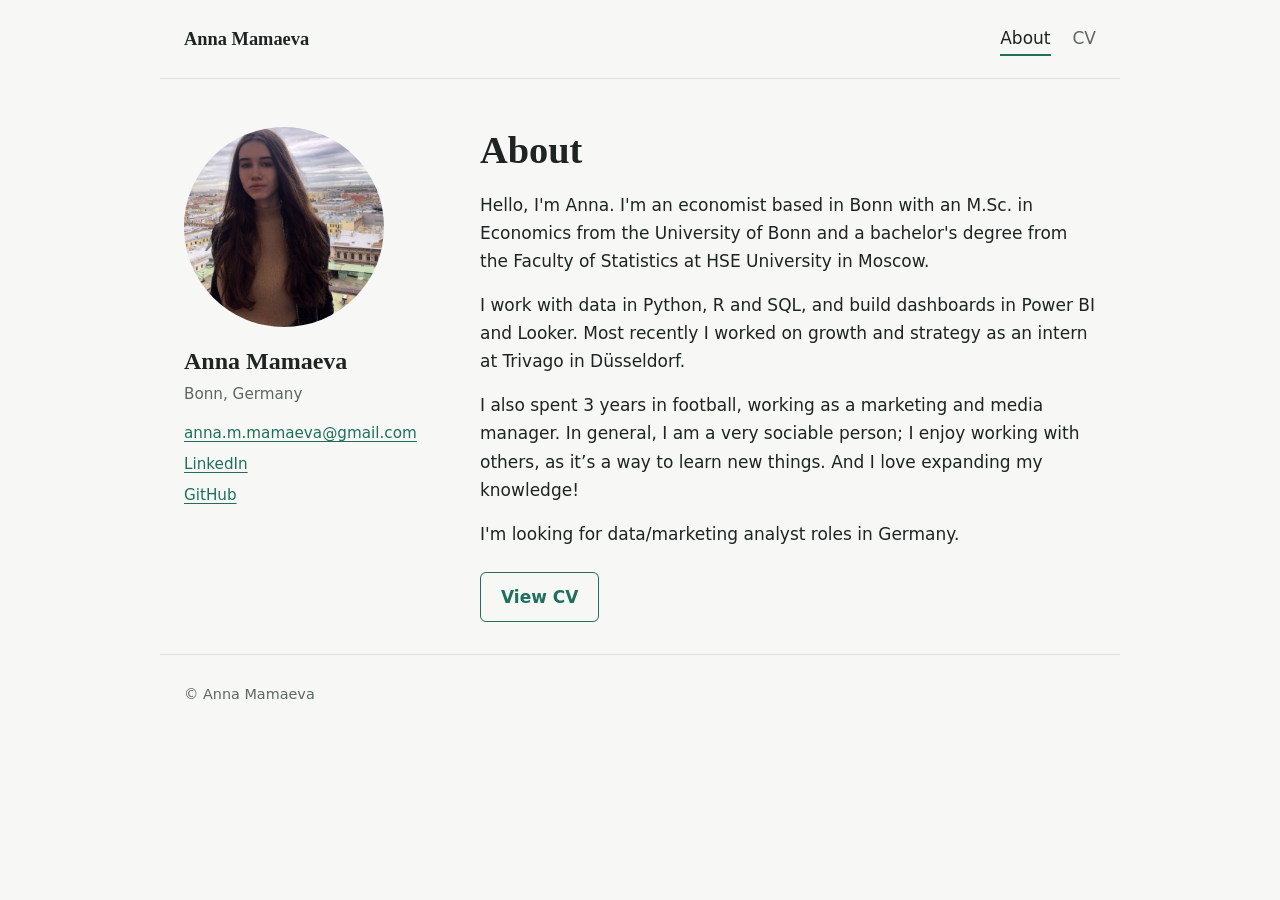
==== index.html @ e484dc8a "Update index.html Updated info about me." ====
<!DOCTYPE html>
<html lang="en">
<head>
<meta charset="UTF-8">
<meta name="viewport" content="width=device-width, initial-scale=1">
<title>Anna Mamaeva</title>
<meta name="description" content="Anna Mamaeva: economist and data analyst based in Bonn, Germany.">
<link rel="stylesheet" href="style.css">
</head>
<body>
<header class="top">
  <a class="brand" href="index.html">Anna Mamaeva</a>
  <nav aria-label="Main">
    <a href="index.html" aria-current="page">About</a>
    <a href="cv.html">CV</a>
  </nav>
</header>
<main class="about">
  <aside class="side">
    <!-- Put your photo in the repository as me.jpg (square works best) -->
    <img class="photo" src="me.jpg" alt="Anna Mamaeva" onerror="this.style.visibility='hidden'">
    <h2>Anna Mamaeva</h2>
    <p>Bonn, Germany</p>
    <ul class="links">
      <li><a href="mailto:anna.m.mamaeva@gmail.com">anna.m.mamaeva@gmail.com</a></li>
      <li><a href="https://www.linkedin.com/in/anna-mamaeva/">LinkedIn</a></li>
      <li><a href="https://github.com/anntis">GitHub</a></li>
    </ul>
  </aside>
  <section class="bio">
    <h1>About</h1>
    <p>Hello, I'm Anna. I'm an economist based in Bonn with an M.Sc. in Economics from the University of Bonn and a bachelor's degree from the Faculty of Statistics at HSE University in Moscow.</p>
    <p>I work with data in Python, R and SQL, and build dashboards in Power BI and Looker. Most recently I worked on growth and strategy as an intern at Trivago in Düsseldorf.</p>
    <p>I also spent 3 years in football, working as a marketing and media manager. In general, I am a very sociable person; I enjoy working with others, as it’s a way to learn new things. And I love expanding my knowledge!</p>
    <p>I'm looking for data/marketing analyst roles in Germany.</p>
    <a class="btn" href="cv.html">View CV</a>
  </section>
</main>
<footer>© Anna Mamaeva</footer>
</body>
</html>
---- style.css ----
:root{--bg:#f7f8f6;--ink:#1d2421;--muted:#5d6762;--line:#dde2de;--accent:#1f6f5c;--chip:#e8eee9}
@media (prefers-color-scheme:dark){:root{--bg:#141a17;--ink:#e6ebe7;--muted:#9aa5a0;--line:#2a332f;--accent:#6fcfb3;--chip:#1e2723}}
*{box-sizing:border-box}
html{scroll-behavior:smooth}
body{margin:0;background:var(--bg);color:var(--ink);font:17px/1.65 system-ui,-apple-system,"Segoe UI",Roboto,sans-serif}
a{color:var(--accent);text-underline-offset:3px}
a:focus-visible{outline:2px solid var(--accent);outline-offset:3px;border-radius:2px}
h1,h2,h3{font-family:"Iowan Old Style","Palatino Linotype",Georgia,serif;line-height:1.2;margin:0}
.top{display:flex;justify-content:space-between;align-items:center;max-width:960px;margin:0 auto;padding:22px 24px;border-bottom:1px solid var(--line)}
.top .brand{font-family:Georgia,serif;font-size:1.15rem;font-weight:700;color:var(--ink);text-decoration:none}
.top nav{display:flex;gap:22px}
.top nav a{color:var(--muted);text-decoration:none;padding:2px 0;border-bottom:2px solid transparent}
.top nav a:hover,.top nav a[aria-current=page]{color:var(--ink);border-bottom-color:var(--accent)}
main{max-width:960px;margin:0 auto;padding:48px 24px 32px}
.about{display:grid;grid-template-columns:240px 1fr;gap:56px}
.side{text-align:left}
.photo{width:200px;height:200px;border-radius:50%;object-fit:cover;background:var(--chip);display:block;margin-bottom:20px}
.side h2{font-size:1.5rem;margin-bottom:6px}
.side p{margin:0 0 14px;color:var(--muted);font-size:.95rem}
.links{list-style:none;padding:0;margin:0;display:flex;flex-direction:column;gap:6px;font-size:.95rem}
.bio h1{font-size:2.4rem;margin-bottom:18px}
.bio p{max-width:62ch;margin:0 0 16px}
.btn{display:inline-block;margin-top:8px;padding:10px 20px;border:1.5px solid var(--accent);border-radius:6px;color:var(--accent);text-decoration:none;font-weight:600}
.btn:hover{background:var(--accent);color:var(--bg)}
.cv h1{font-size:2.4rem;margin-bottom:6px}
.cv .lead{color:var(--muted);margin:0 0 36px}
.cv h2{font-size:1.4rem;margin:44px 0 8px;padding-bottom:8px;border-bottom:1px solid var(--line)}
.entry{display:grid;grid-template-columns:170px 1fr;gap:8px 28px;padding:18px 0;border-bottom:1px solid var(--line)}
.entry:last-child{border-bottom:0}
.when{color:var(--muted);font-size:.92rem}
.entry h3{font-size:1.1rem;font-family:system-ui,sans-serif;font-weight:650}
.entry .where{color:var(--muted);margin:2px 0 6px;font-size:.95rem}
.entry ul{margin:6px 0 0;padding-left:20px}
.entry li{margin:3px 0}
.skills{display:grid;grid-template-columns:170px 1fr;gap:10px 28px;margin:0}
.skills dt{color:var(--muted);font-size:.92rem}
.skills dd{margin:0}
footer{max-width:960px;margin:0 auto;padding:28px 24px 48px;color:var(--muted);font-size:.9rem;border-top:1px solid var(--line)}
@media (max-width:720px){
 .about{grid-template-columns:1fr;gap:32px}
 .photo{width:140px;height:140px}
 .entry,.skills{grid-template-columns:1fr;gap:2px}
 .bio h1,.cv h1{font-size:2rem}
}
@media (prefers-reduced-motion:reduce){html{scroll-behavior:auto}}
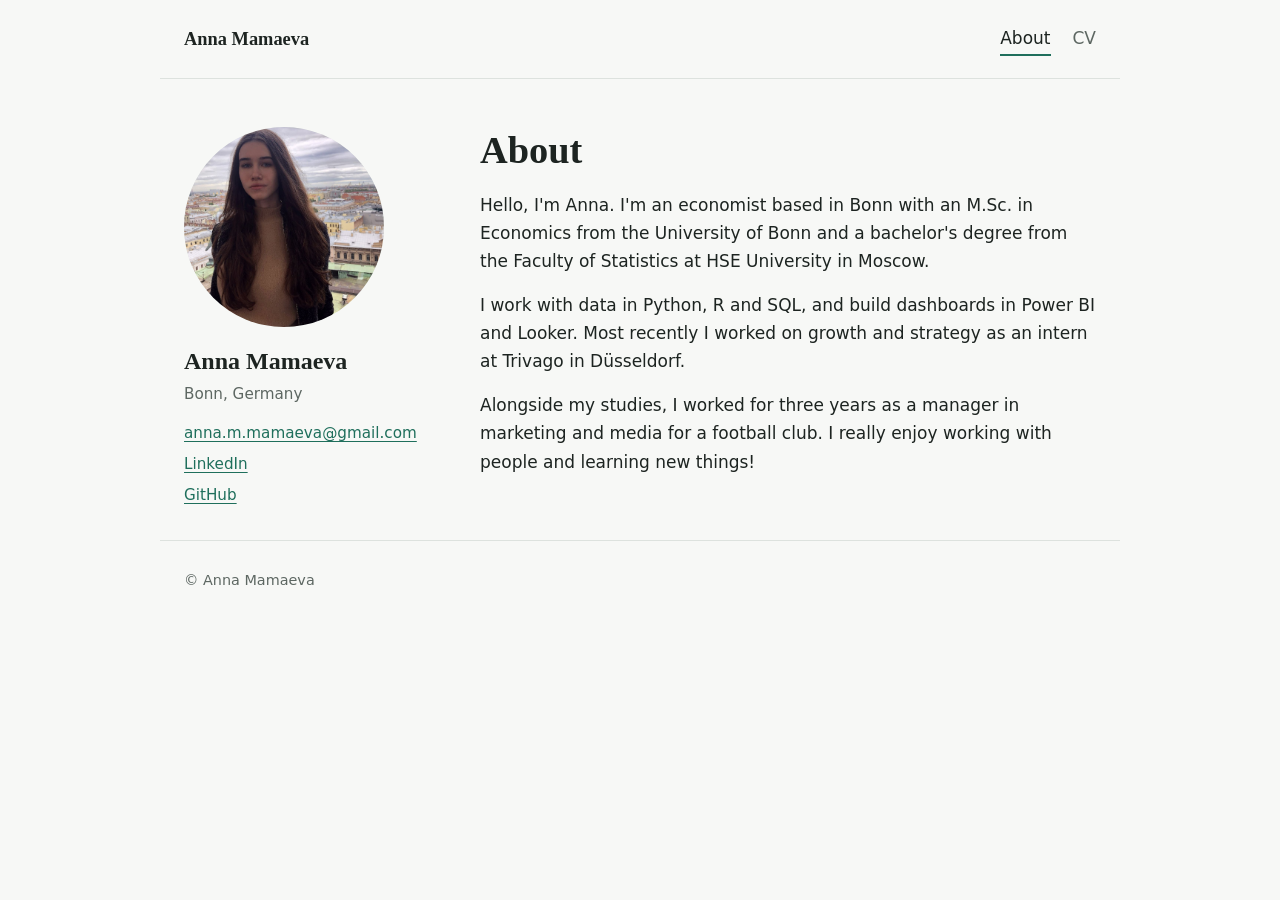
==== commit 98bc30d8: "Update index.html Polished About page." ====
--- a/index.html
+++ b/index.html
@@ -23,17 +23,15 @@
     <p>Bonn, Germany</p>
     <ul class="links">
       <li><a href="mailto:anna.m.mamaeva@gmail.com">anna.m.mamaeva@gmail.com</a></li>
-      <li><a href="https://www.linkedin.com/in/anna-mamaeva/">LinkedIn</a></li>
-      <li><a href="https://github.com/anntis">GitHub</a></li>
+      <li><a href="https://www.linkedin.com/in/anna-mamaeva/" target="_blank" rel="noopener noreferrer">LinkedIn</a></li>
+      <li><a href="https://github.com/anntis" target="_blank" rel="noopener noreferrer">GitHub</a></li>
     </ul>
   </aside>
   <section class="bio">
     <h1>About</h1>
     <p>Hello, I'm Anna. I'm an economist based in Bonn with an M.Sc. in Economics from the University of Bonn and a bachelor's degree from the Faculty of Statistics at HSE University in Moscow.</p>
     <p>I work with data in Python, R and SQL, and build dashboards in Power BI and Looker. Most recently I worked on growth and strategy as an intern at Trivago in Düsseldorf.</p>
-    <p>I also spent 3 years in football, working as a marketing and media manager. In general, I am a very sociable person; I enjoy working with others, as it’s a way to learn new things. And I love expanding my knowledge!</p>
-    <p>I'm looking for data/marketing analyst roles in Germany.</p>
-    <a class="btn" href="cv.html">View CV</a>
+    <p>Alongside my studies, I worked for three years as a manager in marketing and media for a football club. I really enjoy working with people and learning new things!</p>
   </section>
 </main>
 <footer>© Anna Mamaeva</footer>
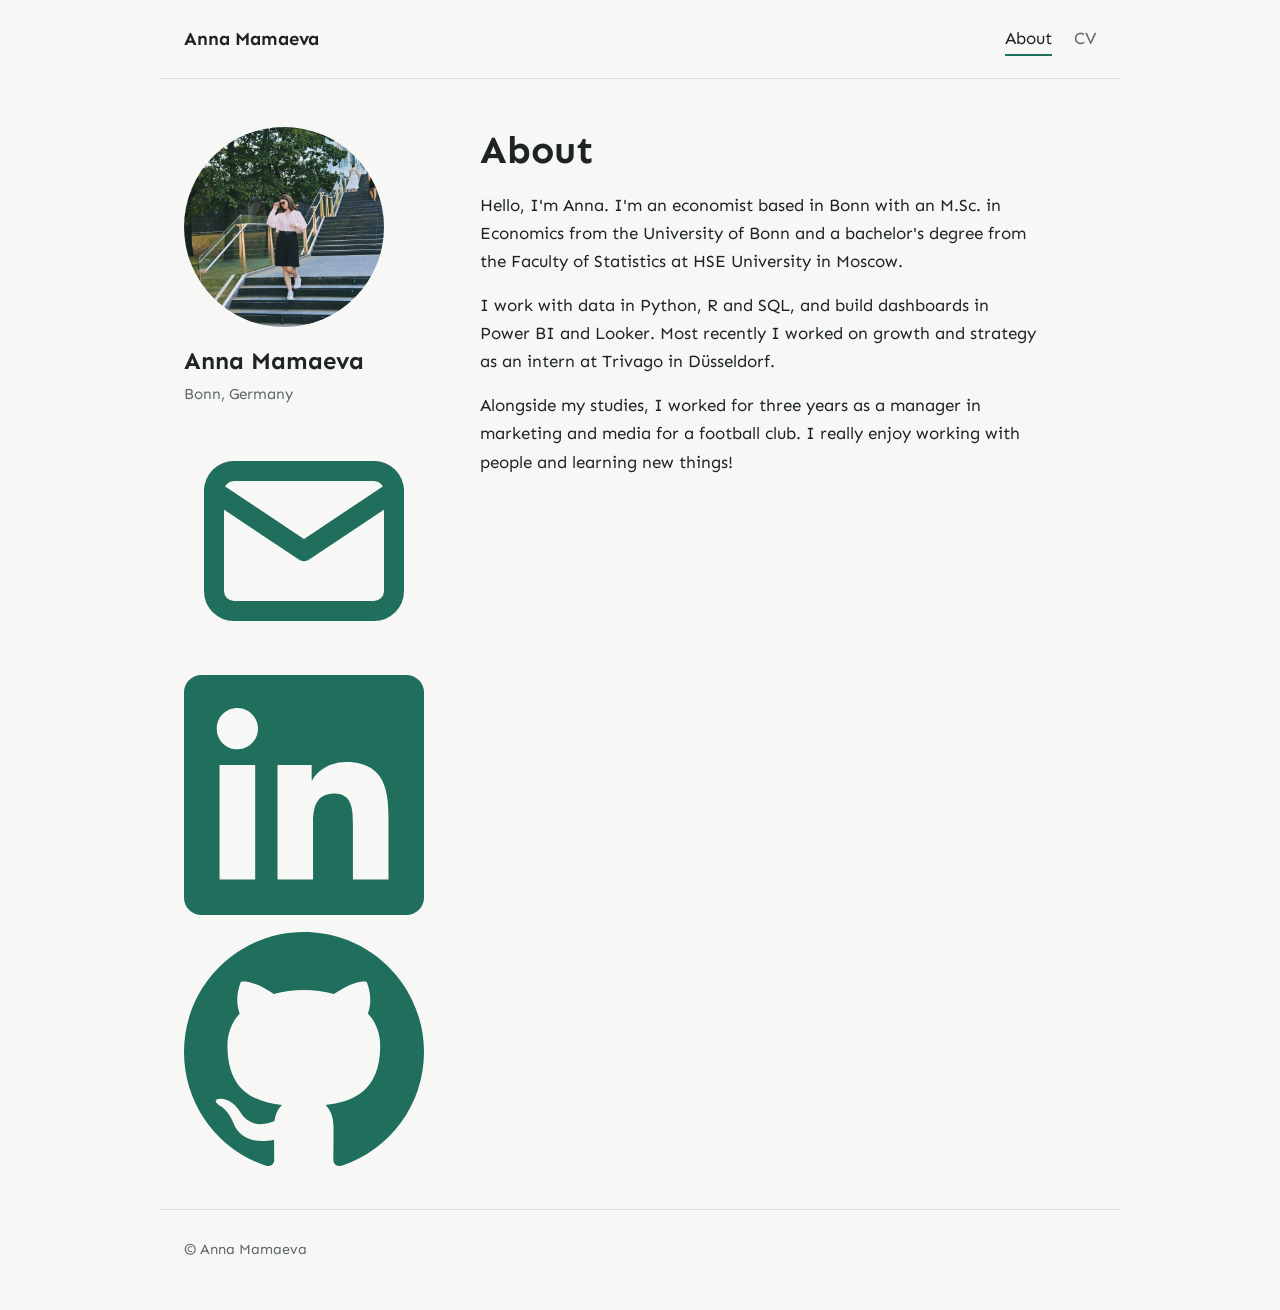
==== commit c1e9693e: "Update index.html Added icons." ====
--- a/index.html
+++ b/index.html
@@ -21,11 +21,17 @@
     <img class="photo" src="me.jpg" alt="Anna Mamaeva" onerror="this.style.visibility='hidden'">
     <h2>Anna Mamaeva</h2>
     <p>Bonn, Germany</p>
-    <ul class="links">
-      <li><a href="mailto:anna.m.mamaeva@gmail.com">anna.m.mamaeva@gmail.com</a></li>
-      <li><a href="https://www.linkedin.com/in/anna-mamaeva/" target="_blank" rel="noopener noreferrer">LinkedIn</a></li>
-      <li><a href="https://github.com/anntis" target="_blank" rel="noopener noreferrer">GitHub</a></li>
-    </ul>
+   <ul class="links">
+     <li><a href="mailto:anna.m.mamaeva@gmail.com" aria-label="Email" title="Email">
+       <svg viewBox="0 0 24 24" fill="none" stroke="currentColor" stroke-width="2" stroke-linecap="round" stroke-linejoin="round"><rect x="3" y="5" width="18" height="14" rx="2"/><path d="m3 7 9 6 9-6"/></svg>
+     </a></li>
+     <li><a href="https://www.linkedin.com/in/anna-mamaeva/" target="_blank" rel="noopener noreferrer" aria-label="LinkedIn" title="LinkedIn">
+       <svg viewBox="0 0 24 24" fill="currentColor"><path d="M20.447 20.452h-3.554v-5.569c0-1.328-.027-3.037-1.852-3.037-1.853 0-2.136 1.445-2.136 2.939v5.667H9.351V9h3.414v1.561h.046c.477-.9 1.637-1.85 3.37-1.85 3.601 0 4.267 2.37 4.267 5.455v6.286zM5.337 7.433c-1.144 0-2.063-.926-2.063-2.065 0-1.138.92-2.063 2.063-2.063 1.14 0 2.064.925 2.064 2.063 0 1.139-.925 2.065-2.064 2.065zm1.782 13.019H3.555V9h3.564v11.452zM22.225 0H1.771C.792 0 0 .774 0 1.729v20.542C0 23.227.792 24 1.771 24h20.451C23.2 24 24 23.227 24 22.271V1.729C24 .774 23.2 0 22.222 0h.003z"/></svg>
+     </a></li>
+     <li><a href="https://github.com/anntis" target="_blank" rel="noopener noreferrer" aria-label="GitHub" title="GitHub">
+       <svg viewBox="0 0 24 24" fill="currentColor"><path d="M12 .297c-6.63 0-12 5.373-12 12 0 5.303 3.438 9.8 8.205 11.385.6.113.82-.258.82-.577 0-.285-.01-1.04-.015-2.04-3.338.724-4.042-1.61-4.042-1.61C4.422 18.07 3.633 17.7 3.633 17.7c-1.087-.744.084-.729.084-.729 1.205.084 1.838 1.236 1.838 1.236 1.07 1.835 2.809 1.305 3.495.998.108-.776.417-1.305.76-1.605-2.665-.3-5.466-1.332-5.466-5.93 0-1.31.465-2.38 1.235-3.22-.135-.303-.54-1.523.105-3.176 0 0 1.005-.322 3.3 1.23.96-.267 1.98-.399 3-.405 1.02.006 2.04.138 3 .405 2.28-1.552 3.285-1.23 3.285-1.23.645 1.653.24 2.873.12 3.176.765.84 1.23 1.91 1.23 3.22 0 4.61-2.805 5.625-5.475 5.92.42.36.81 1.096.81 2.22 0 1.606-.015 2.896-.015 3.286 0 .315.21.69.825.57C20.565 22.092 24 17.592 24 12.297c0-6.627-5.373-12-12-12"/></svg>
+     </a></li>
+   </ul>
   </aside>
   <section class="bio">
     <h1>About</h1>
--- a/style.css
+++ b/style.css
@@ -1,13 +1,15 @@
+@font-face{font-family:"Sen";font-weight:400;font-style:normal;font-display:swap;src:url("fonts/sen-v12-latin-regular.woff2") format("woff2")}
+@font-face{font-family:"Sen";font-weight:700;font-style:normal;font-display:swap;src:url("fonts/sen-v12-latin-700.woff2") format("woff2")}
 :root{--bg:#f7f8f6;--ink:#1d2421;--muted:#5d6762;--line:#dde2de;--accent:#1f6f5c;--chip:#e8eee9}
 @media (prefers-color-scheme:dark){:root{--bg:#141a17;--ink:#e6ebe7;--muted:#9aa5a0;--line:#2a332f;--accent:#6fcfb3;--chip:#1e2723}}
 *{box-sizing:border-box}
 html{scroll-behavior:smooth}
-body{margin:0;background:var(--bg);color:var(--ink);font:17px/1.65 system-ui,-apple-system,"Segoe UI",Roboto,sans-serif}
+body{margin:0;background:var(--bg);color:var(--ink);font:17px/1.65 "Sen",system-ui,sans-serif}
 a{color:var(--accent);text-underline-offset:3px}
 a:focus-visible{outline:2px solid var(--accent);outline-offset:3px;border-radius:2px}
-h1,h2,h3{font-family:"Iowan Old Style","Palatino Linotype",Georgia,serif;line-height:1.2;margin:0}
+h1,h2,h3{font-family:"Sen",system-ui,sans-serif;line-height:1.2;margin:0}
 .top{display:flex;justify-content:space-between;align-items:center;max-width:960px;margin:0 auto;padding:22px 24px;border-bottom:1px solid var(--line)}
-.top .brand{font-family:Georgia,serif;font-size:1.15rem;font-weight:700;color:var(--ink);text-decoration:none}
+.top .brand{font-family:"Sen",system-ui,sans-serif;font-size:1.15rem;font-weight:700;color:var(--ink);text-decoration:none}
 .top nav{display:flex;gap:22px}
 .top nav a{color:var(--muted);text-decoration:none;padding:2px 0;border-bottom:2px solid transparent}
 .top nav a:hover,.top nav a[aria-current=page]{color:var(--ink);border-bottom-color:var(--accent)}
@@ -28,7 +30,7 @@
 .entry{display:grid;grid-template-columns:170px 1fr;gap:8px 28px;padding:18px 0;border-bottom:1px solid var(--line)}
 .entry:last-child{border-bottom:0}
 .when{color:var(--muted);font-size:.92rem}
-.entry h3{font-size:1.1rem;font-family:system-ui,sans-serif;font-weight:650}
+.entry h3{font-size:1.1rem;font-family:"Sen",system-ui,sans-serif;font-weight:650}
 .entry .where{color:var(--muted);margin:2px 0 6px;font-size:.95rem}
 .entry ul{margin:6px 0 0;padding-left:20px}
 .entry li{margin:3px 0}
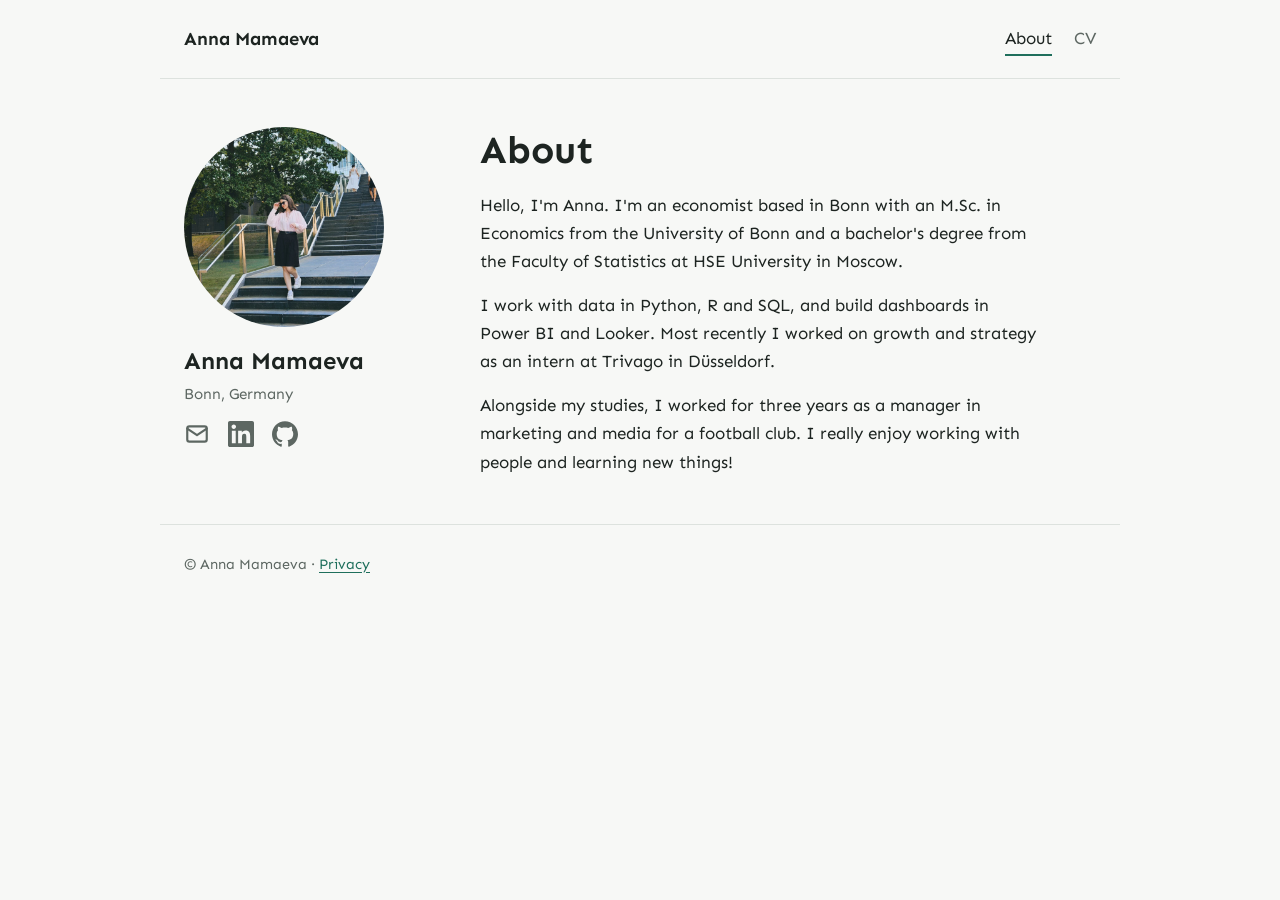
==== commit 4648b6e6: "Added Datenschutz" ====
--- a/index.html
+++ b/index.html
@@ -40,6 +40,6 @@
     <p>Alongside my studies, I worked for three years as a manager in marketing and media for a football club. I really enjoy working with people and learning new things!</p>
   </section>
 </main>
-<footer>© Anna Mamaeva</footer>
+<footer>© Anna Mamaeva · <a href="datenschutz.html">Privacy</a></footer>
 </body>
 </html>
--- a/style.css
+++ b/style.css
@@ -19,7 +19,10 @@
 .photo{width:200px;height:200px;border-radius:50%;object-fit:cover;background:var(--chip);display:block;margin-bottom:20px}
 .side h2{font-size:1.5rem;margin-bottom:6px}
 .side p{margin:0 0 14px;color:var(--muted);font-size:.95rem}
-.links{list-style:none;padding:0;margin:0;display:flex;flex-direction:column;gap:6px;font-size:.95rem}
+.links{list-style:none;padding:0;margin:0;display:flex;gap:18px}
+.links a{display:block;color:var(--muted)}
+.links a:hover{color:var(--accent)}
+.links svg{width:26px;height:26px;display:block}
 .bio h1{font-size:2.4rem;margin-bottom:18px}
 .bio p{max-width:62ch;margin:0 0 16px}
 .btn{display:inline-block;margin-top:8px;padding:10px 20px;border:1.5px solid var(--accent);border-radius:6px;color:var(--accent);text-decoration:none;font-weight:600}
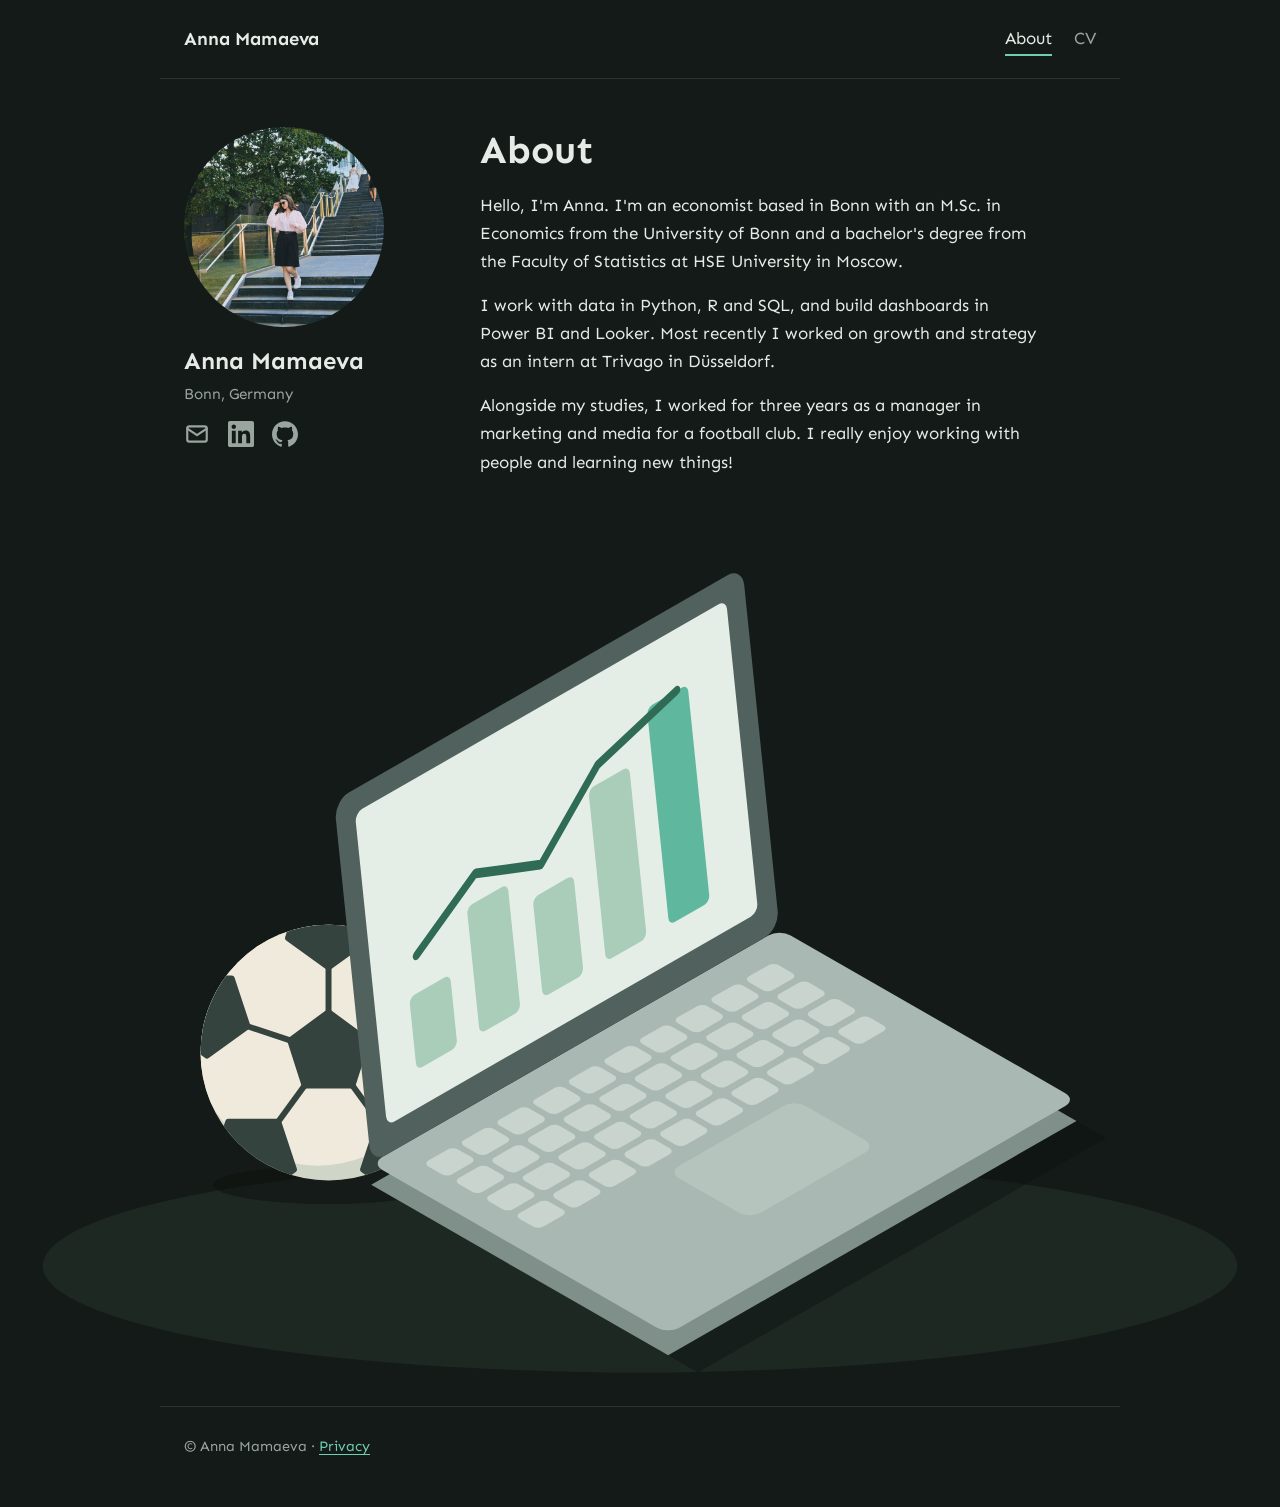
==== commit 22b17018: "Added picture" ====
--- a/index.html
+++ b/index.html
@@ -40,6 +40,7 @@
     <p>Alongside my studies, I worked for three years as a manager in marketing and media for a football club. I really enjoy working with people and learning new things!</p>
   </section>
 </main>
+<img class="deco" src="illustration.svg" alt="" aria-hidden="true">
 <footer>© Anna Mamaeva · <a href="datenschutz.html">Privacy</a></footer>
 </body>
 </html>
--- a/style.css
+++ b/style.css
@@ -1,7 +1,6 @@
 @font-face{font-family:"Sen";font-weight:400;font-style:normal;font-display:swap;src:url("fonts/sen-v12-latin-regular.woff2") format("woff2")}
 @font-face{font-family:"Sen";font-weight:700;font-style:normal;font-display:swap;src:url("fonts/sen-v12-latin-700.woff2") format("woff2")}
-:root{--bg:#f7f8f6;--ink:#1d2421;--muted:#5d6762;--line:#dde2de;--accent:#1f6f5c;--chip:#e8eee9}
-@media (prefers-color-scheme:dark){:root{--bg:#141a17;--ink:#e6ebe7;--muted:#9aa5a0;--line:#2a332f;--accent:#6fcfb3;--chip:#1e2723}}
+:root{color-scheme:dark;--bg:#141a17;--ink:#e6ebe7;--muted:#9aa5a0;--line:#2a332f;--accent:#6fcfb3;--chip:#1e2723}
 *{box-sizing:border-box}
 html{scroll-behavior:smooth}
 body{margin:0;background:var(--bg);color:var(--ink);font:17px/1.65 "Sen",system-ui,sans-serif}
@@ -48,3 +47,16 @@
  .bio h1,.cv h1{font-size:2rem}
 }
 @media (prefers-reduced-motion:reduce){html{scroll-behavior:auto}}
+.thesis{margin:10px 0 0}
+.more{margin-top:6px}
+.more summary{cursor:pointer;color:var(--accent);font-weight:600;list-style:none;display:inline-flex;align-items:center;gap:6px;padding:2px 0}
+.more summary::-webkit-details-marker{display:none}
+.more summary::before{content:"▸";transition:transform .2s}
+.more[open] summary::before{transform:rotate(90deg)}
+.more summary:hover{text-decoration:underline}
+.more summary:focus-visible{outline:2px solid var(--accent);outline-offset:3px;border-radius:2px}
+.more p{margin:8px 0 0;color:var(--muted);font-size:.95rem}
+.grade{margin:6px 0 0}
+.ext{color:var(--accent);text-decoration:underline dashed;text-decoration-thickness:1px;text-underline-offset:4px;cursor:pointer}
+.ext:hover{text-decoration-style:solid}
+.top{position:sticky;top:0;z-index:10;background:var(--bg)}
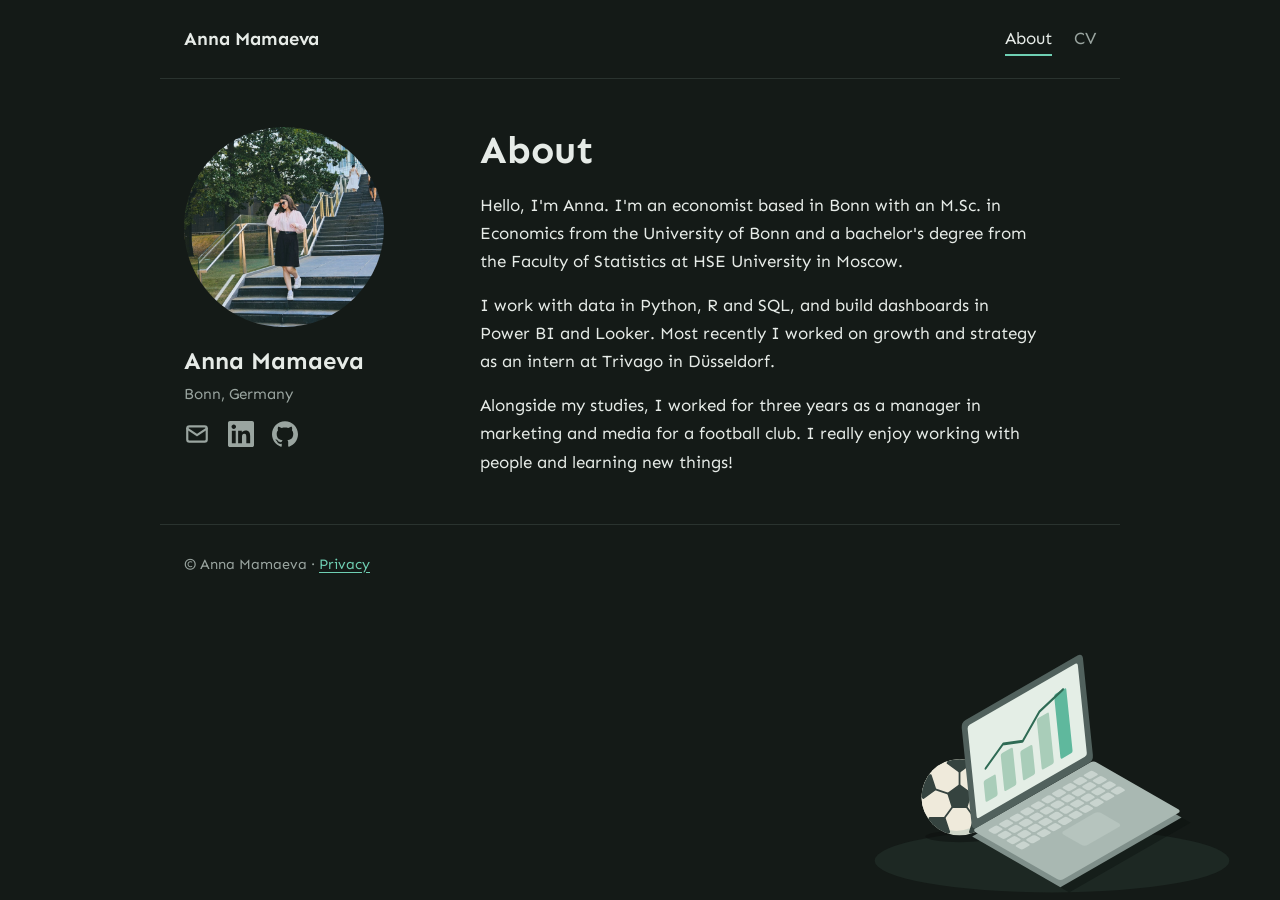
==== commit 88a9ea7c: "Not moving picture." ====
--- a/index.html
+++ b/index.html
@@ -38,9 +38,9 @@
     <p>Hello, I'm Anna. I'm an economist based in Bonn with an M.Sc. in Economics from the University of Bonn and a bachelor's degree from the Faculty of Statistics at HSE University in Moscow.</p>
     <p>I work with data in Python, R and SQL, and build dashboards in Power BI and Looker. Most recently I worked on growth and strategy as an intern at Trivago in Düsseldorf.</p>
     <p>Alongside my studies, I worked for three years as a manager in marketing and media for a football club. I really enjoy working with people and learning new things!</p>
+    <img class="deco" src="illustration.svg" alt="" aria-hidden="true">
   </section>
 </main>
-<img class="deco" src="illustration.svg" alt="" aria-hidden="true">
 <footer>© Anna Mamaeva · <a href="datenschutz.html">Privacy</a></footer>
 </body>
 </html>
--- a/style.css
+++ b/style.css
@@ -60,3 +60,6 @@
 .ext{color:var(--accent);text-decoration:underline dashed;text-decoration-thickness:1px;text-underline-offset:4px;cursor:pointer}
 .ext:hover{text-decoration-style:solid}
 .top{position:sticky;top:0;z-index:10;background:var(--bg)}
+.deco{position:fixed;right:max(16px,3vw);bottom:0;width:min(380px,36vw);height:auto;pointer-events:none;z-index:0}
+main,footer{position:relative;z-index:1}
+@media (max-width:900px){.deco{display:none}}
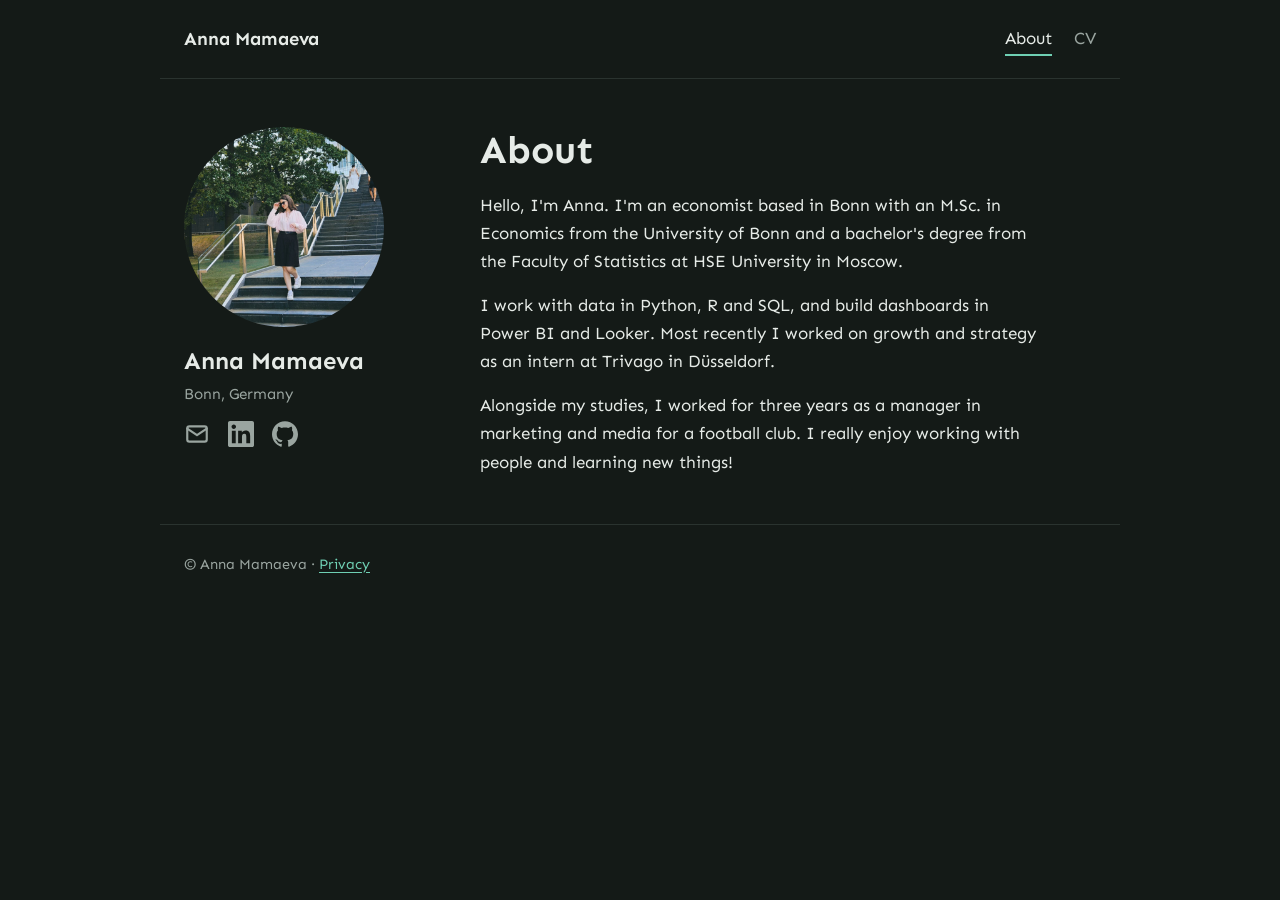
==== commit 7ff4e79b: "Removed picture." ====
--- a/index.html
+++ b/index.html
@@ -38,7 +38,6 @@
     <p>Hello, I'm Anna. I'm an economist based in Bonn with an M.Sc. in Economics from the University of Bonn and a bachelor's degree from the Faculty of Statistics at HSE University in Moscow.</p>
     <p>I work with data in Python, R and SQL, and build dashboards in Power BI and Looker. Most recently I worked on growth and strategy as an intern at Trivago in Düsseldorf.</p>
     <p>Alongside my studies, I worked for three years as a manager in marketing and media for a football club. I really enjoy working with people and learning new things!</p>
-    <img class="deco" src="illustration.svg" alt="" aria-hidden="true">
   </section>
 </main>
 <footer>© Anna Mamaeva · <a href="datenschutz.html">Privacy</a></footer>
--- a/style.css
+++ b/style.css
@@ -60,6 +60,5 @@
 .ext{color:var(--accent);text-decoration:underline dashed;text-decoration-thickness:1px;text-underline-offset:4px;cursor:pointer}
 .ext:hover{text-decoration-style:solid}
 .top{position:sticky;top:0;z-index:10;background:var(--bg)}
-.deco{position:fixed;right:max(16px,3vw);bottom:0;width:min(380px,36vw);height:auto;pointer-events:none;z-index:0}
+.deco{display:block;width:min(300px,80%);height:auto;margin:20px 0 0 auto;pointer-events:none}
 main,footer{position:relative;z-index:1}
-@media (max-width:900px){.deco{display:none}}
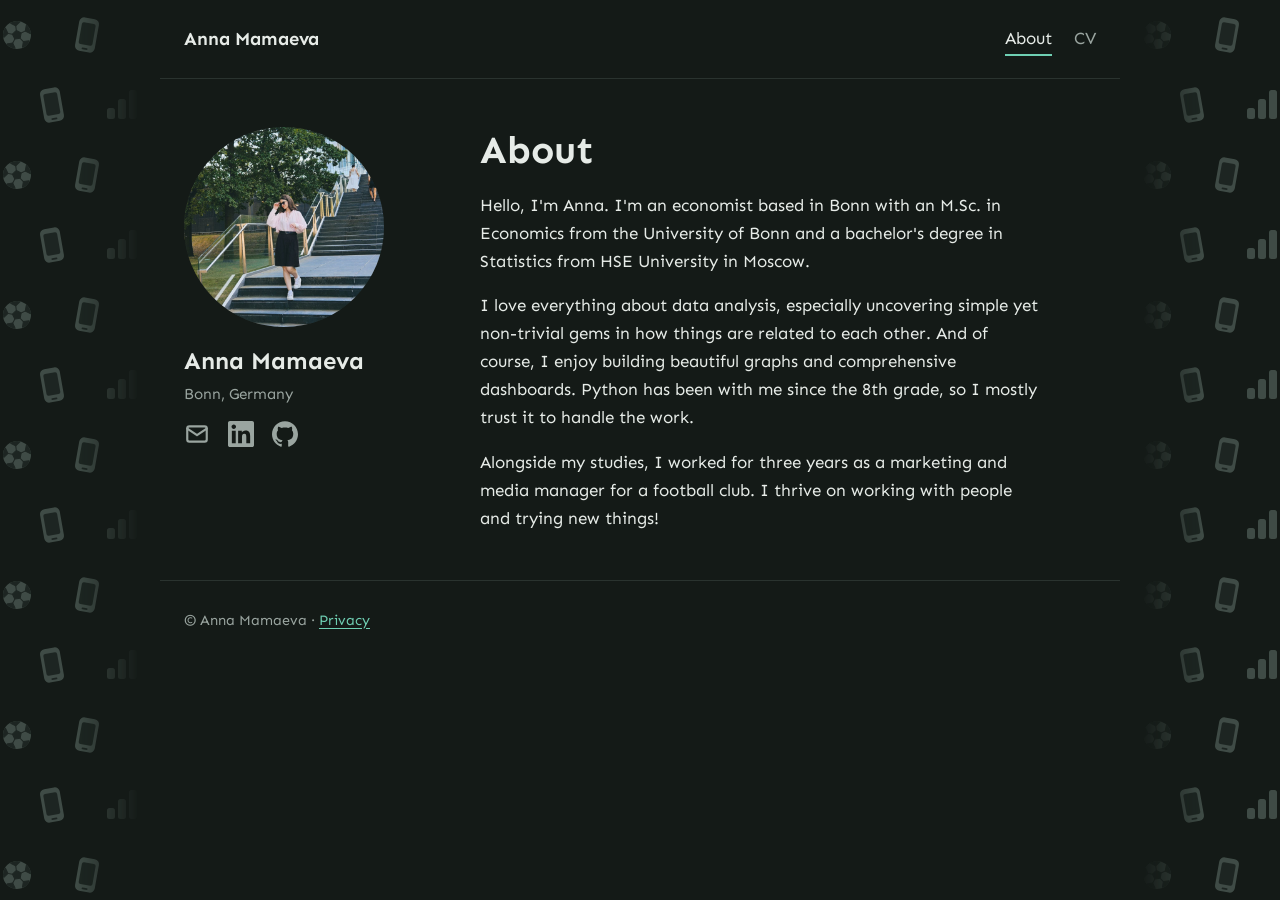
==== commit 02501e8c: "Updted About." ====
--- a/index.html
+++ b/index.html
@@ -35,9 +35,9 @@
   </aside>
   <section class="bio">
     <h1>About</h1>
-    <p>Hello, I'm Anna. I'm an economist based in Bonn with an M.Sc. in Economics from the University of Bonn and a bachelor's degree from the Faculty of Statistics at HSE University in Moscow.</p>
-    <p>I work with data in Python, R and SQL, and build dashboards in Power BI and Looker. Most recently I worked on growth and strategy as an intern at Trivago in Düsseldorf.</p>
-    <p>Alongside my studies, I worked for three years as a manager in marketing and media for a football club. I really enjoy working with people and learning new things!</p>
+    <p>Hello, I'm Anna. I'm an economist based in Bonn with an M.Sc. in Economics from the University of Bonn and a bachelor's degree in Statistics from HSE University in Moscow.</p>
+    <p>I love everything about data analysis, especially uncovering simple yet non-trivial gems in how things are related to each other. And of course, I enjoy building beautiful graphs and comprehensive dashboards. Python has been with me since the 8th grade, so I mostly trust it to handle the work.</p>
+    <p>Alongside my studies, I worked for three years as a marketing and media manager for a football club. I thrive on working with people and trying new things!</p>
   </section>
 </main>
 <footer>© Anna Mamaeva · <a href="datenschutz.html">Privacy</a></footer>
--- a/style.css
+++ b/style.css
@@ -60,5 +60,17 @@
 .ext{color:var(--accent);text-decoration:underline dashed;text-decoration-thickness:1px;text-underline-offset:4px;cursor:pointer}
 .ext:hover{text-decoration-style:solid}
 .top{position:sticky;top:0;z-index:10;background:var(--bg)}
-.deco{display:block;width:min(300px,80%);height:auto;margin:20px 0 0 auto;pointer-events:none}
-main,footer{position:relative;z-index:1}
+body::before,body::after{content:"";position:fixed;top:0;bottom:0;width:calc((100vw - 1000px)/2);background:url("pattern.svg") repeat;background-size:210px 140px;opacity:.35;pointer-events:none;z-index:0}
+body::before{left:0;-webkit-mask-image:linear-gradient(to right,#000 55%,transparent);mask-image:linear-gradient(to right,#000 55%,transparent)}
+body::after{right:0;-webkit-mask-image:linear-gradient(to left,#000 55%,transparent);mask-image:linear-gradient(to left,#000 55%,transparent)}
+@media (max-width:1180px){body::before,body::after{display:none}}
+@media (max-width:720px){
+  /* About: паттерн за фото */
+  .side{position:relative}
+  .side::before{content:"";position:absolute;z-index:0;top:-48px;left:-24px;right:-24px;height:200px;background:url("pattern.svg") repeat;background-size:150px 100px;opacity:.35;pointer-events:none;-webkit-mask-image:linear-gradient(to bottom,#000 55%,transparent);mask-image:linear-gradient(to bottom,#000 55%,transparent)}
+  .photo{position:relative;z-index:1;box-shadow:0 0 0 6px var(--bg)}
+
+  /* CV: паттерн за заголовком */
+  .cv{position:relative}
+  .cv::before{content:"";position:absolute;z-index:-1;top:0;left:0;right:0;height:150px;background:url("pattern.svg") repeat left top;background-size:150px 100px;opacity:.35;pointer-events:none;-webkit-mask-image:linear-gradient(to bottom,#000 55%,transparent);mask-image:linear-gradient(to bottom,#000 55%,transparent)}
+}
